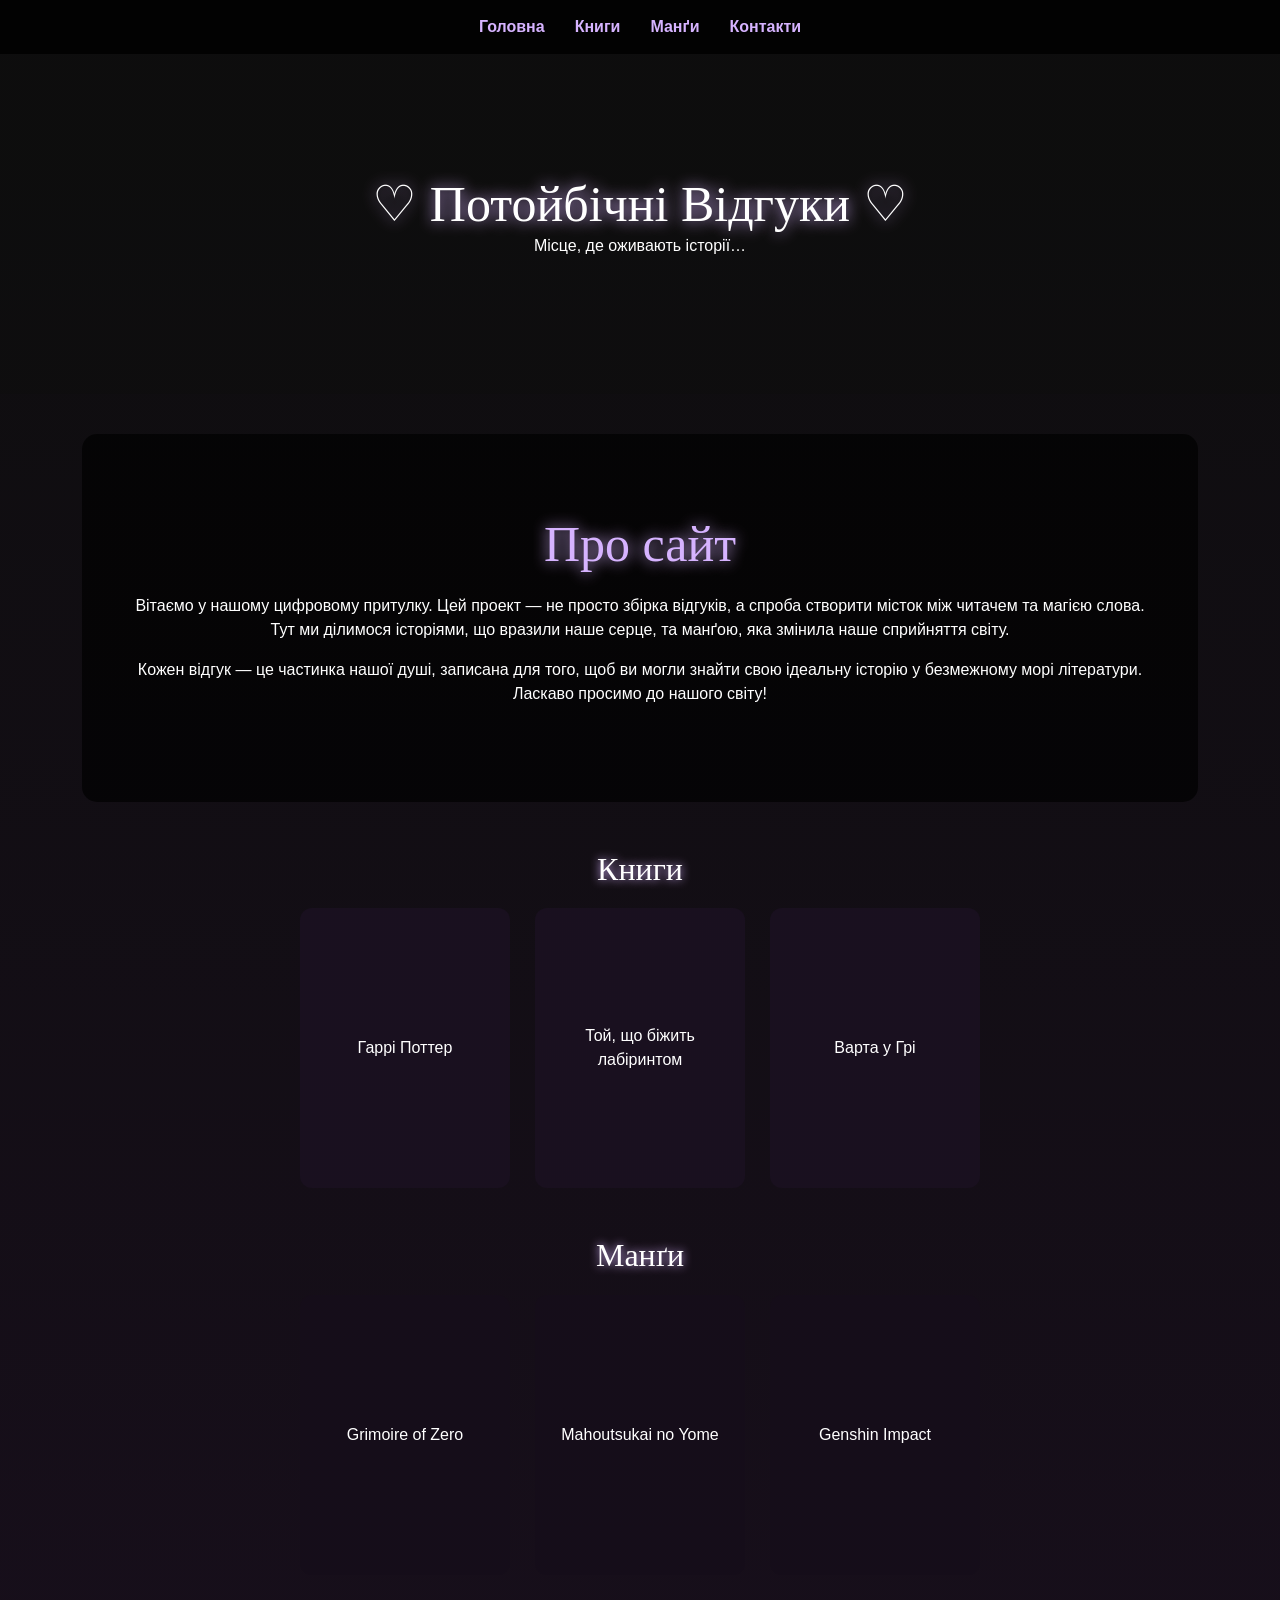
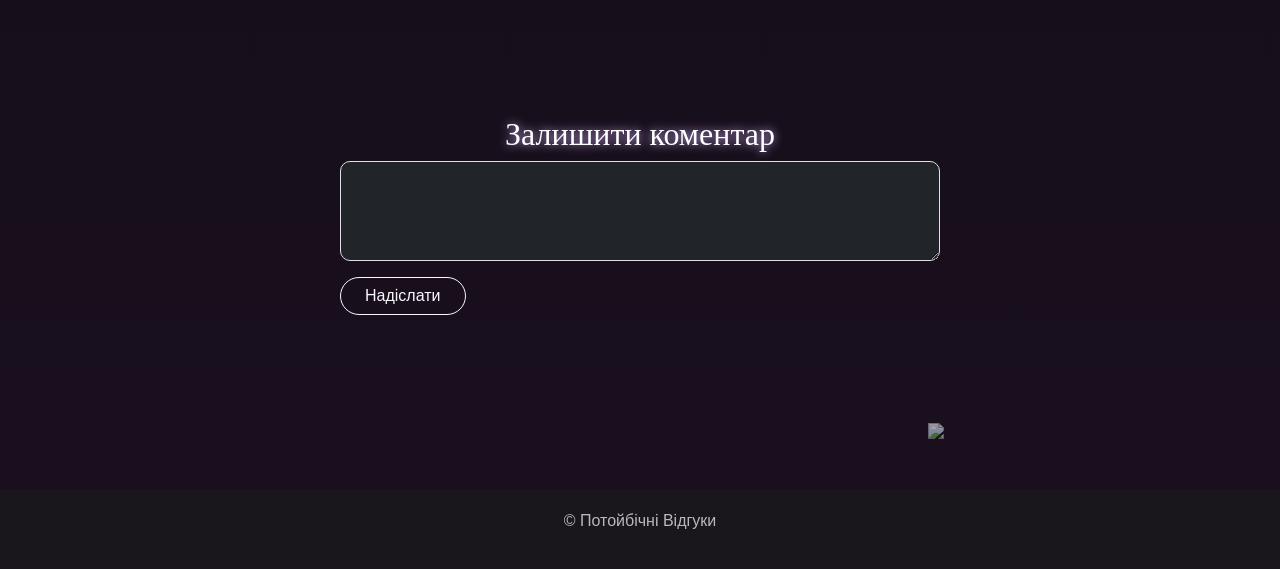
==== index.html @ a88c5014 "Add files via upload" ====
<!DOCTYPE html>
<html lang="uk">

<head>
    <meta charset="UTF-8">
    <meta name="viewport" content="width=device-width, initial-scale=1.0">
    <title>Потойбічні Відгуки</title>
    <link href="https://cdn.jsdelivr.net/npm/bootstrap@5.3.3/dist/css/bootstrap.min.css" rel="stylesheet">
    <link rel="stylesheet" href="style.css">
</head>

<body>

    <header>
        <nav>
            <a href="index.html" onclick="createStars(event)">Головна</a>
            <a href="#books" onclick="createStars(event)">Книги</a>
            <a href="#manga" onclick="createStars(event)">Манґи</a>
            <a href="#" onclick="openContacts(event)">Контакти</a>
        </nav>
    </header>

    <section class="hero">
        <div class="hero-content">
            <h1>♡ Потойбічні Відгуки ♡</h1>
            <p>Місце, де оживають історії…</p>
        </div>
    </section>

    <div class="container">
        <section class="about-section">
            <div class="about-content">
                <h2>Про сайт</h2>
                <p>Вітаємо у нашому цифровому притулку. Цей проект — не просто збірка відгуків, а спроба створити місток
                    між читачем та магією слова. Тут ми ділимося історіями, що вразили наше серце, та манґою, яка
                    змінила наше сприйняття світу.</p>
                <p>Кожен відгук — це частинка нашої душі, записана для того, щоб ви могли знайти свою ідеальну історію у
                    безмежному морі літератури. Ласкаво просимо до нашого світу!</p>
            </div>
        </section>

        <div id="books" class="mt-5">
            <h2 class="section-title" id="books">Книги</h2>
            <div class="cards-vertical">
                <a href="reviews/book1.html" class="card-3x4"
                    style="background-image: linear-gradient(rgba(0,0,0,0.4), rgba(0,0,0,0.4)), url('images/hp-cover.jpg'); background-size: cover;">
                    <span>Гаррі Поттер</span>
                </a>
                <a href="reviews/book2.html" class="card-3x4"
                    style="background-image: linear-gradient(rgba(0,0,0,0.4), rgba(0,0,0,0.4)), url('images/mr-cover.jpg'); background-size: cover;">
                    <span>Той, що біжить лабіринтом</span>
                </a>
                <a href="reviews/book3.html" class="card-3x4"
                    style="background-image: linear-gradient(rgba(0,0,0,0.4), rgba(0,0,0,0.4)), url('images/vuh-cover.jpg'); background-size: cover;">
                    <span>Варта у Грі</span>
                </a>
            </div>
        </div>
        <div id="manga" class="mt-5">
            <h2 class="section-title">Манґи</h2>
            <div class="cards-vertical">
                <a href="reviews/manga1.html" class="card-3x4"
                    style="background-image: linear-gradient(rgba(0,0,0,0.5), rgba(0,0,0,0.5)), url('images/gi-cover.jpg'); background-size: cover;">
                    <span>Grimoire of Zero</span>
                </a>
                <a href="reviews/manga2.html" class="card-3x4"
                    style="background-image: linear-gradient(rgba(0,0,0,0.5), rgba(0,0,0,0.5)), url('images/nch-cover.jpg'); background-size: cover;">
                    <span>Mahoutsukai no Yome</span>
                </a>
                <a href="reviews/manga3.html" class="card-3x4"
                    style="background-image: linear-gradient(rgba(0,0,0,0.5), rgba(0,0,0,0.5)), url('images/gi-cover.jpg'); background-size: cover;">
                    <span>Genshin Impact</span>
                </a>
            </div>
        </div>
        <section class="comment-section"> 
            <img src="images/kalyna.png" class="kalyna-left">
            <img src="images/kalyna.png" class="kalyna-right">
            <div class="comment-form">
                <h2 class="section-title">Залишити коментар</h2>
                <textarea id="commentInput" class="form-control bg-dark text-white mb-3"></textarea>
                <button onclick="addComment()" class="btn btn-outline-light rounded-pill px-4">Надіслати</button>
                <div id="commentsList" class="mt-4"></div>
            </div>
        </section>
    </div>

    <footer class="footer-global">
        <p>© Потойбічні Відгуки</p>
    </footer>

    <div id="contactsModal" class="modal">
        <div class="modal-content">
            <span class="close" onclick="closeContacts()">&times;</span>
            <p>«Ми там, де шелестять сторінки, де в темряві сяють зірки... Шукайте нас в серці історій, у вимірах снів і
                героїв.»</p>
        </div>
    </div>

    <script src="script.js"></script>
</body>

</html>
---- style.css ----
@font-face {
    font-family: 'Epoch';
    src: url('fonts/EpochYP.woff2') format('woff2');
}

body {
    margin: 0;
    font-family: Arial, sans-serif;
    background: linear-gradient(180deg, #0d0d0d, #1a0f1f);
    color: white;
}

header {
    background: rgba(0, 0, 0, 0.8);
    backdrop-filter: blur(10px);
    position: sticky;
    top: 0;
    z-index: 1000;
}

nav {
    display: flex;
    justify-content: center;
    gap: 30px;
    padding: 15px;
}

nav a {
    color: #d6b3ff;
    text-decoration: none;
    font-weight: bold;
    transition: 0.3s;
    cursor: pointer;
}

nav a:hover {
    color: white;
    text-shadow: 0 0 10px #d6b3ff;
}

#books,
#manga {
    scroll-margin-top: 120px !important;
}

.hero {
    text-align: center;
    padding: 120px 20px;
    background: linear-gradient(rgba(13, 13, 13, 0.5), rgba(13, 13, 13, 0.5)), url('images/vyshyvka.png') no-repeat center;
    background-size: cover;
}

.hero h1 {
    font-family: 'Epoch', serif;
    font-size: clamp(28px, 5vw, 50px);
    text-shadow: 0 0 15px #d6b3ff;
    margin: 0;
}

.section-title {
    text-align: center;
    font-family: 'Epoch', serif;
    text-shadow: 0 0 10px #d6b3ff;
    margin-top: 40px;
    scroll-margin-top: 80px;
}

.cards-vertical {
    display: flex;
    justify-content: center;
    gap: 25px;
    flex-wrap: wrap;
    margin-top: 20px;
}

.card-3x4 {
    width: 210px;
    height: 280px;
    background: #2a1a33;
    border-radius: 12px;
    display: flex;
    align-items: center;
    justify-content: center;
    text-decoration: none;
    color: white;
    transition: 0.3s;
    border: none;
    text-align: center;
    padding: 15px;
    background-position: center;
}

.card-3x4:hover {
    transform: scale(1.05);
    background: #3a2244;
    color: white;
}

.comment-section {
    position: relative;
    padding: 100px 20px;
    overflow: hidden;
    min-height: 400px;
}

.kalyna-left {
    position: absolute;
    width: 350px;
    bottom: 0;
    left: -80px;
    opacity: 0.6;
    z-index: 1;
    animation: sway 8s ease-in-out infinite;
    pointer-events: none;
}

.kalyna-right {
    position: absolute;
    width: 350px;
    bottom: 0;
    right: -80px;
    opacity: 0.6;
    z-index: 1;
    animation: swayMirror 8s ease-in-out infinite;
    pointer-events: none;
}

@keyframes sway {
    0%,
    100% {
        transform: rotate(-3deg);
    }
    50% {
        transform: rotate(3deg) translateY(-10px);
    }
}

@keyframes swayMirror {
    0%,
    100% {
        transform: scaleX(-1) rotate(-3deg);
    }
    50% {
        transform: scaleX(-1) rotate(3deg) translateY(-10px);
    }
}

.comment-item {
    background: rgba(214, 179, 255, 0.1);
    padding: 15px;
    border-radius: 10px;
    margin-bottom: 10px;
    position: relative;
    z-index: 5;
    text-align: left;
}

.delete-btn {
    color: #ff4d4d;
    cursor: pointer;
    float: right;
    font-size: 12px;
}

.comment-form {
    position: relative;
    z-index: 5;
    max-width: 600px;
    margin: 0 auto;
}

#commentInput {
    width: 100%;
    height: 100px;
    border-radius: 10px;
    padding: 10px;
}

.section-title {
    text-align: center;
    font-family: 'Epoch', serif;
    text-shadow: 0 0 10px #d6b3ff;
    margin-top: 40px;
    scroll-margin-top: 100px;
}

.modal {
    display: none;
    position: fixed;
    top: 0;
    left: 0;
    width: 100%;
    height: 100%;
    background: rgba(0, 0, 0, 0.9);
    align-items: center;
    justify-content: center;
    z-index: 2000;
}

.modal-content {
    background: #1a0f1f;
    padding: 40px;
    border-radius: 20px;
    border: 1px solid #d6b3ff;
    text-align: center;
}

.star {
    position: absolute;
    font-size: 24px;
    pointer-events: none;
    animation: star-fly 1s forwards;
    z-index: 3000;
}

@keyframes star-fly {
    to {
        transform: translateY(-100px);
        opacity: 0;
    }
}

footer {
    background: #1a1a1a;
    text-align: center;
    padding: 20px;
    opacity: 0.7;
    margin-top: 50px;
}

.modal-content {
    background: #1a0f1f;
    padding: 40px;
    border-radius: 20px;
    border: 1px solid #d6b3ff;
    max-width: 500px;
    width: 90%;
    text-align: center;
    position: relative;
}

.about-section {
    background: linear-gradient(rgba(0, 0, 0, 0.7), rgba(0, 0, 0, 0.7)), url('images/library.jpg') no-repeat center;
    background-size: cover;
    padding: 80px 40px;
    text-align: center;
    margin: 40px 0;
    border-radius: 15px;
}

.about-section h2 {
    font-family: 'Epoch', serif;
    font-size: clamp(28px, 5vw, 50px);
    color: #d6b3ff;
    text-shadow: 0 0 15px #d6b3ff;
    margin-bottom: 20px;
}

@media (max-width: 768px) {
    .kalyna-left,
    .kalyna-right {
        width: 150px;
        bottom: -10px;
        opacity: 0.4;
    }

    .kalyna-left {
        left: -40px;
    }

    .kalyna-right {
        right: -40px;
    }
}

@media (max-width: 480px) {
    .kalyna-left,
    .kalyna-right {
        display: none;
    }
}

@media (max-width: 768px) {
    .magic-text {
        font-size: 1rem !important;
        line-height: 1.6 !important;
    }

    .section-title {
        font-size: 2rem !important;
    }
}
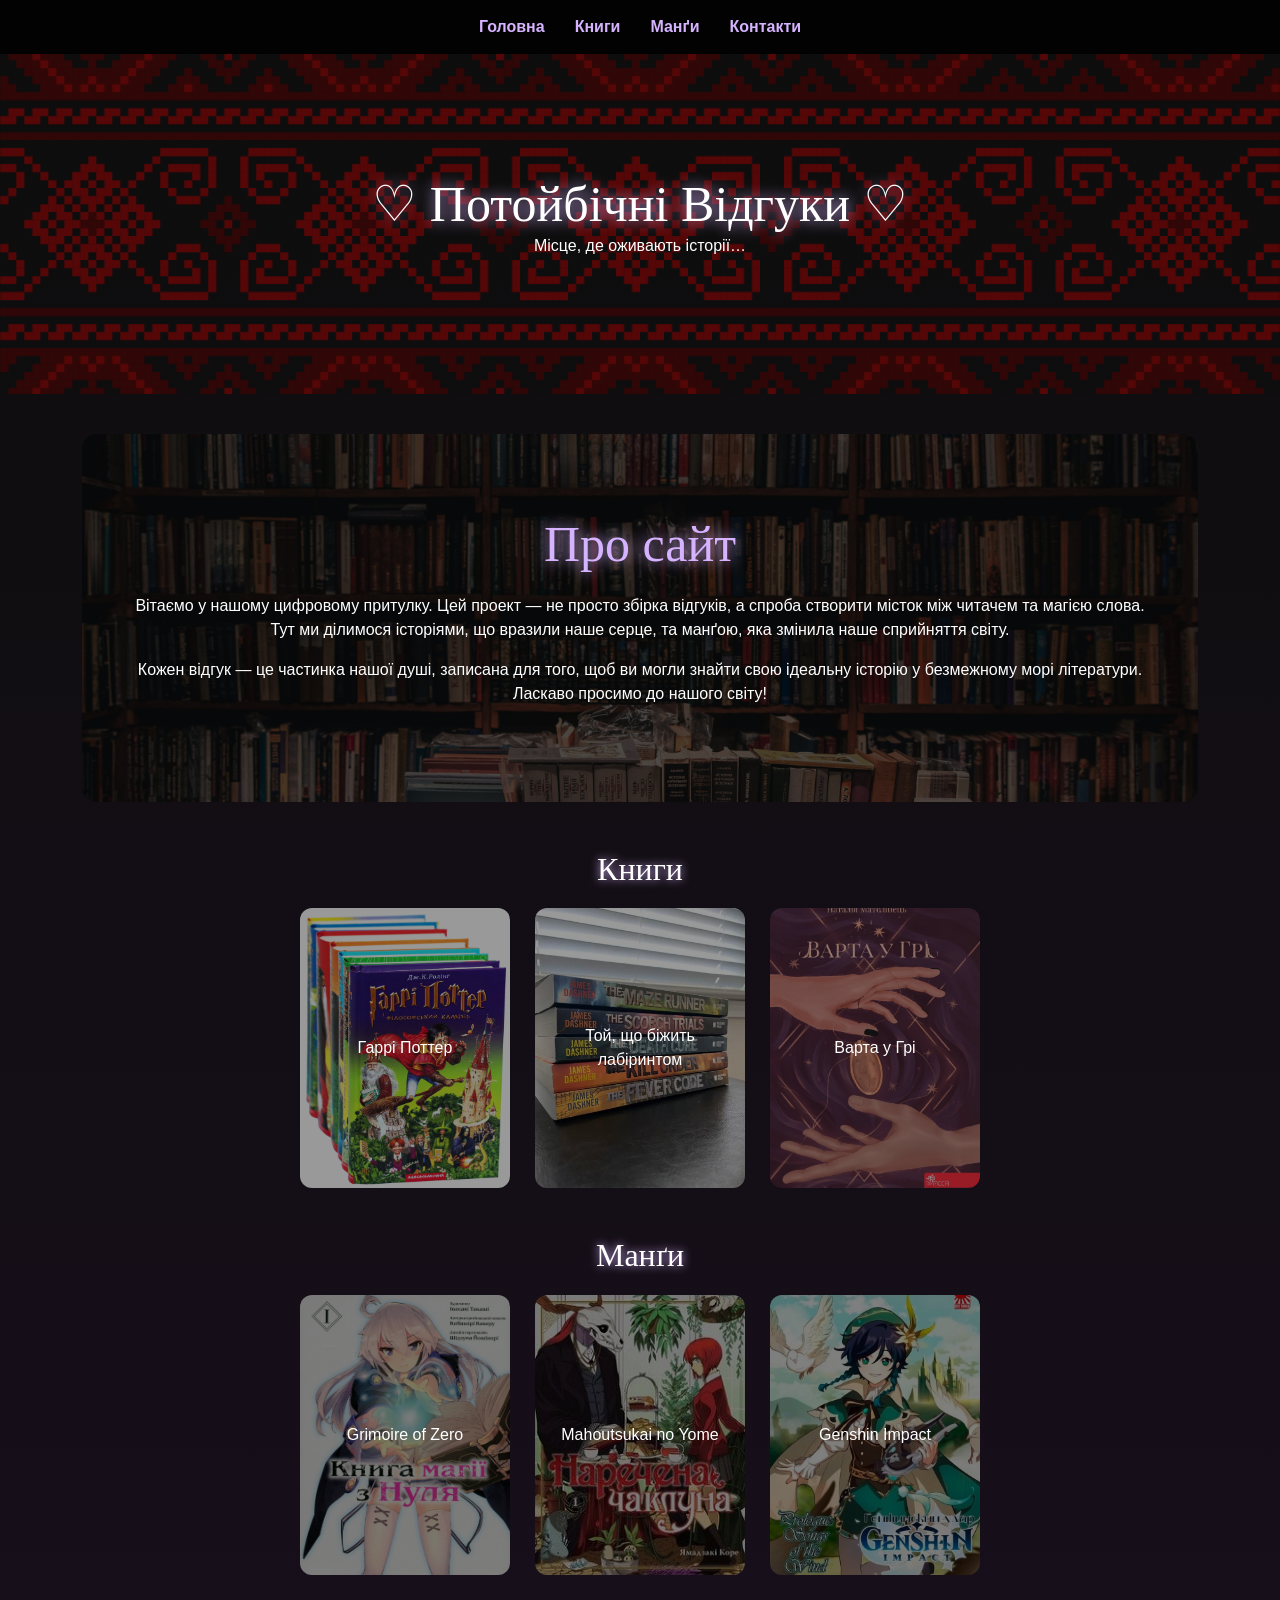
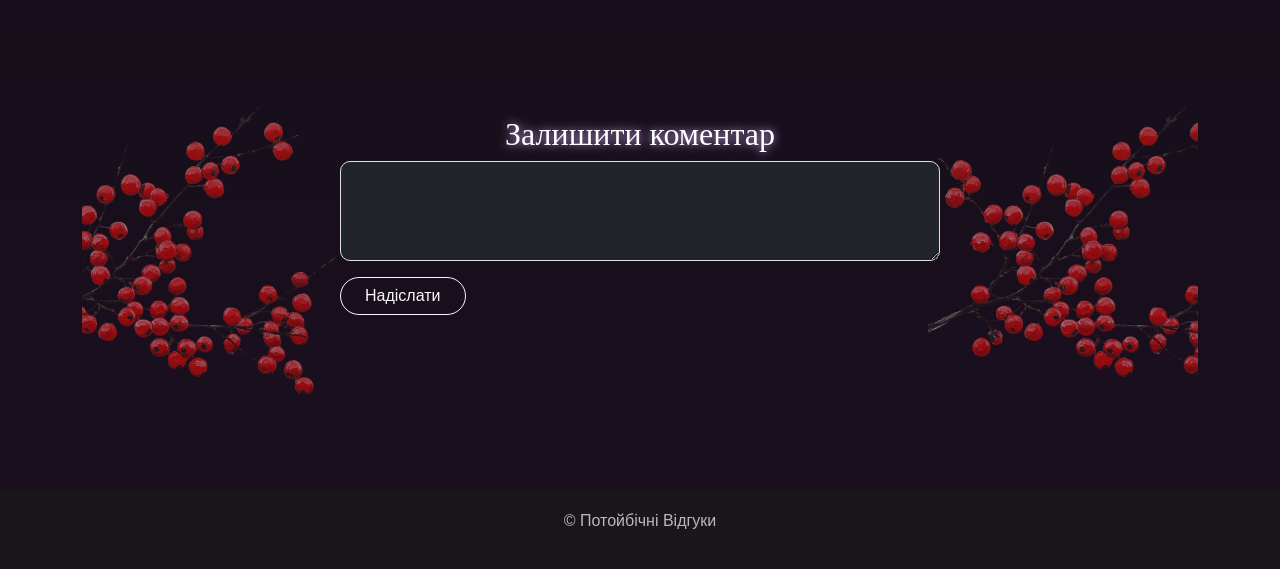
==== commit 70607e40: "Add files via upload" ====
--- a/index.html
+++ b/index.html
@@ -60,7 +60,7 @@
             <h2 class="section-title">Манґи</h2>
             <div class="cards-vertical">
                 <a href="reviews/manga1.html" class="card-3x4"
-                    style="background-image: linear-gradient(rgba(0,0,0,0.5), rgba(0,0,0,0.5)), url('images/gi-cover.jpg'); background-size: cover;">
+                    style="background-image: linear-gradient(rgba(0,0,0,0.5), rgba(0,0,0,0.5)), url('images/goz-cover.jpg'); background-size: cover;">
                     <span>Grimoire of Zero</span>
                 </a>
                 <a href="reviews/manga2.html" class="card-3x4"
--- a/style.css
+++ b/style.css
@@ -1,8 +1,3 @@
-@font-face {
-    font-family: 'Epoch';
-    src: url('fonts/EpochYP.woff2') format('woff2');
-}
-
 body {
     margin: 0;
     font-family: Arial, sans-serif;
@@ -51,7 +46,7 @@
 }
 
 .hero h1 {
-    font-family: 'Epoch', serif;
+    font-family: 'Georgia', serif;
     font-size: clamp(28px, 5vw, 50px);
     text-shadow: 0 0 15px #d6b3ff;
     margin: 0;
@@ -59,7 +54,7 @@
 
 .section-title {
     text-align: center;
-    font-family: 'Epoch', serif;
+    font-family: 'Georgia', serif;
     text-shadow: 0 0 10px #d6b3ff;
     margin-top: 40px;
     scroll-margin-top: 80px;
@@ -178,7 +173,7 @@
 
 .section-title {
     text-align: center;
-    font-family: 'Epoch', serif;
+    font-family: 'Georgia', serif;
     text-shadow: 0 0 10px #d6b3ff;
     margin-top: 40px;
     scroll-margin-top: 100px;
@@ -249,7 +244,7 @@
 }
 
 .about-section h2 {
-    font-family: 'Epoch', serif;
+    font-family: 'Georgia', serif;
     font-size: clamp(28px, 5vw, 50px);
     color: #d6b3ff;
     text-shadow: 0 0 15px #d6b3ff;
